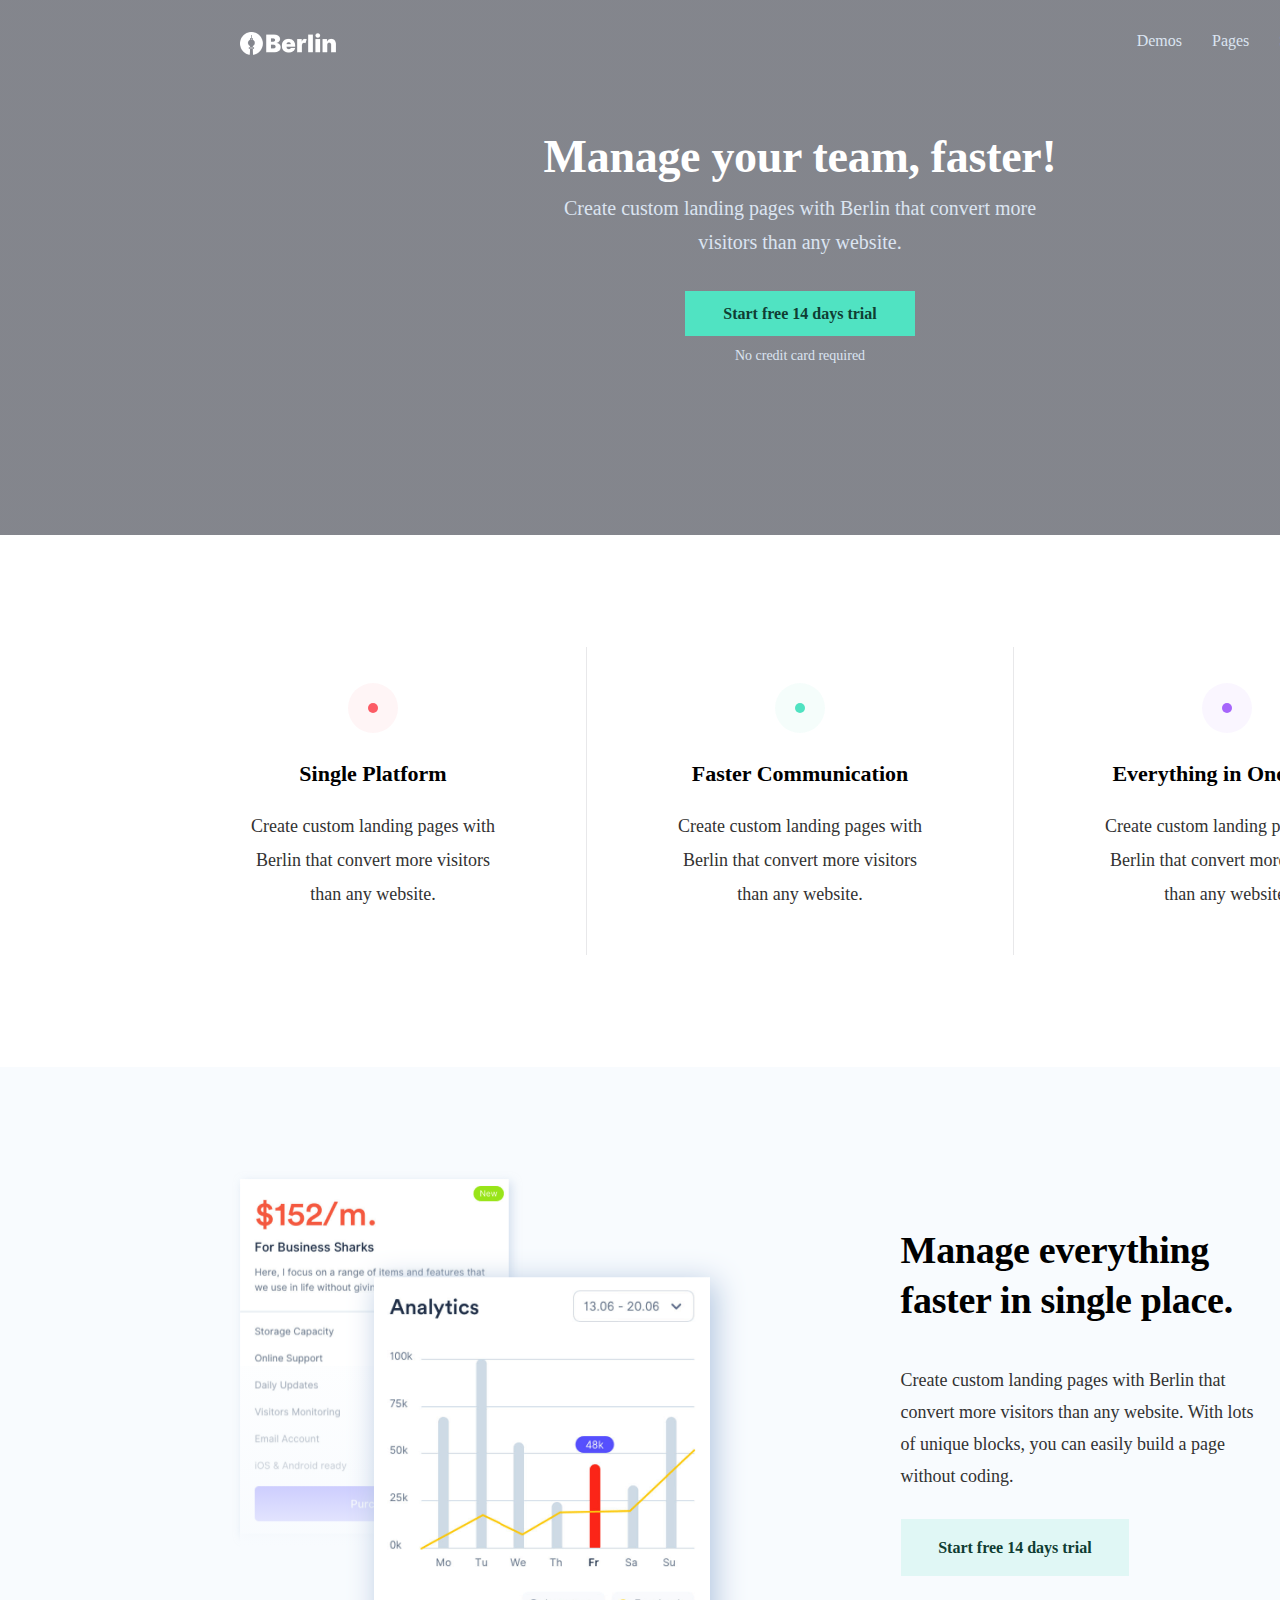
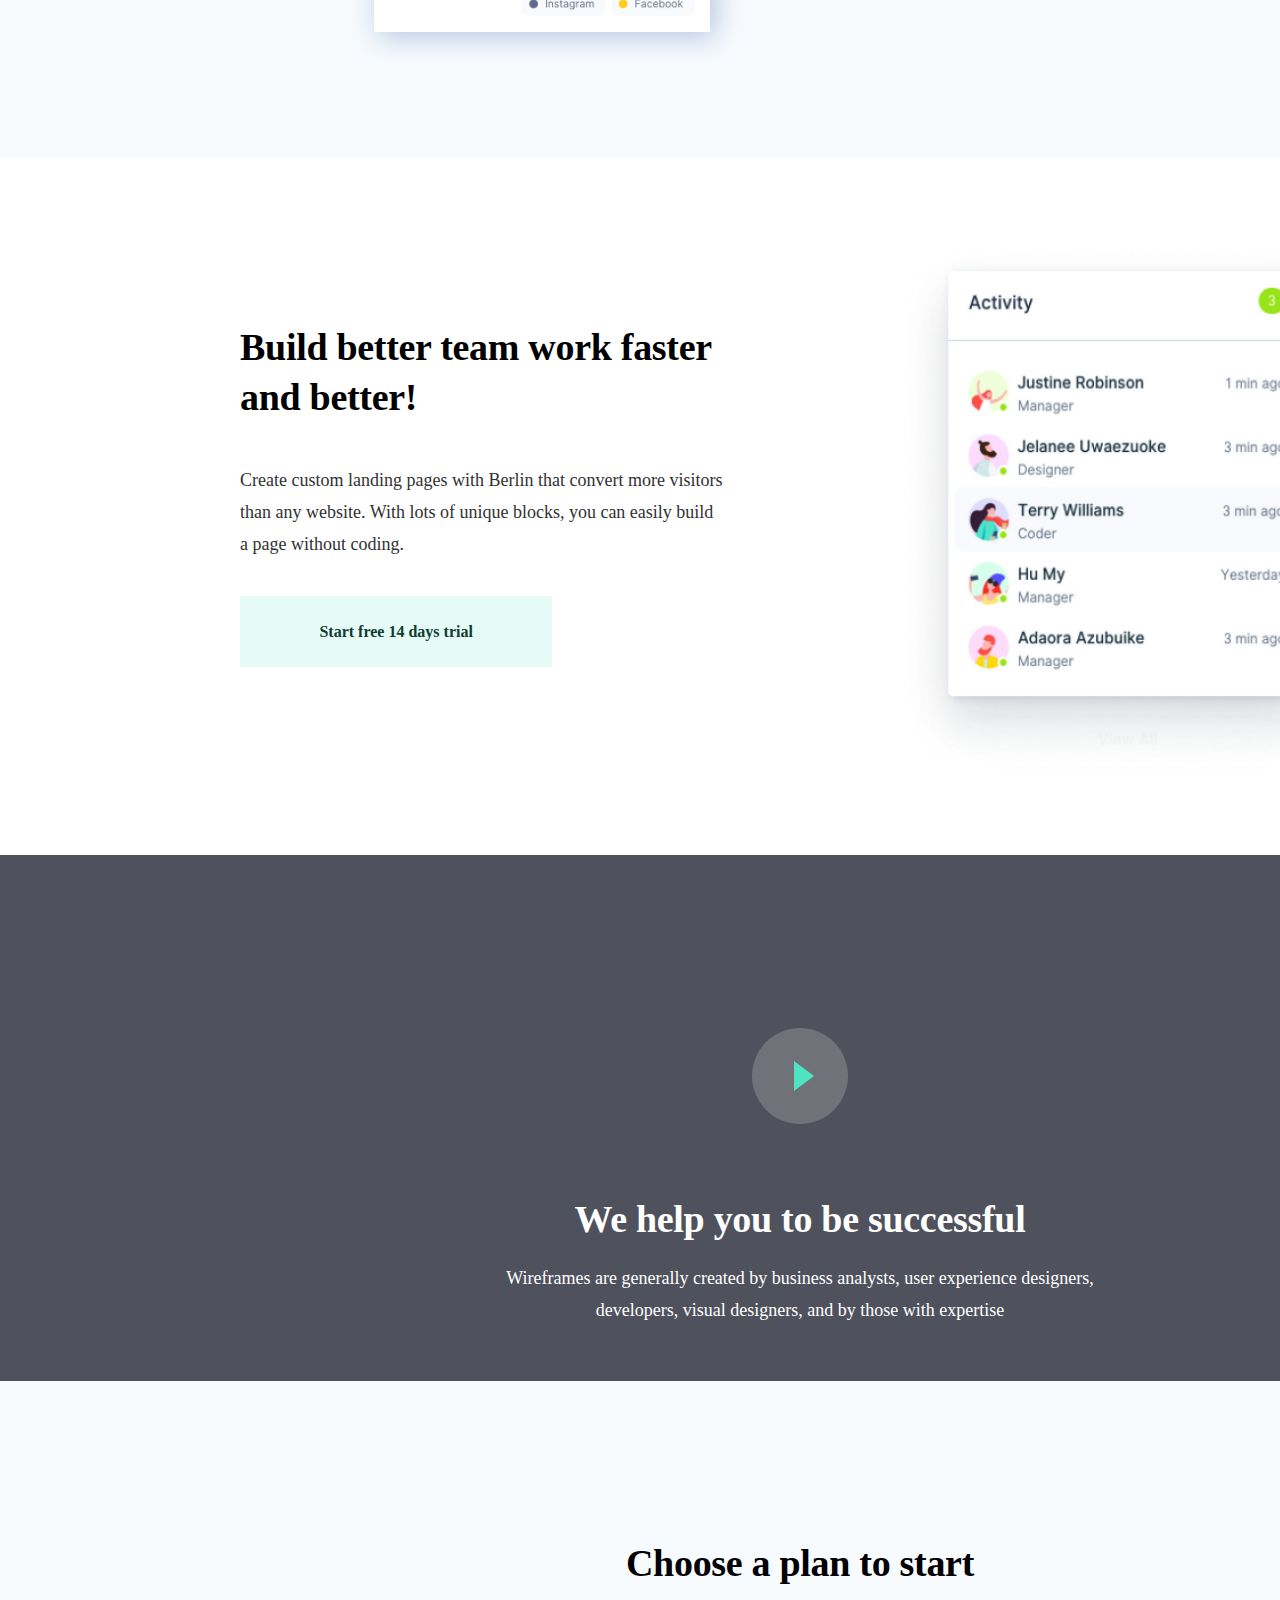
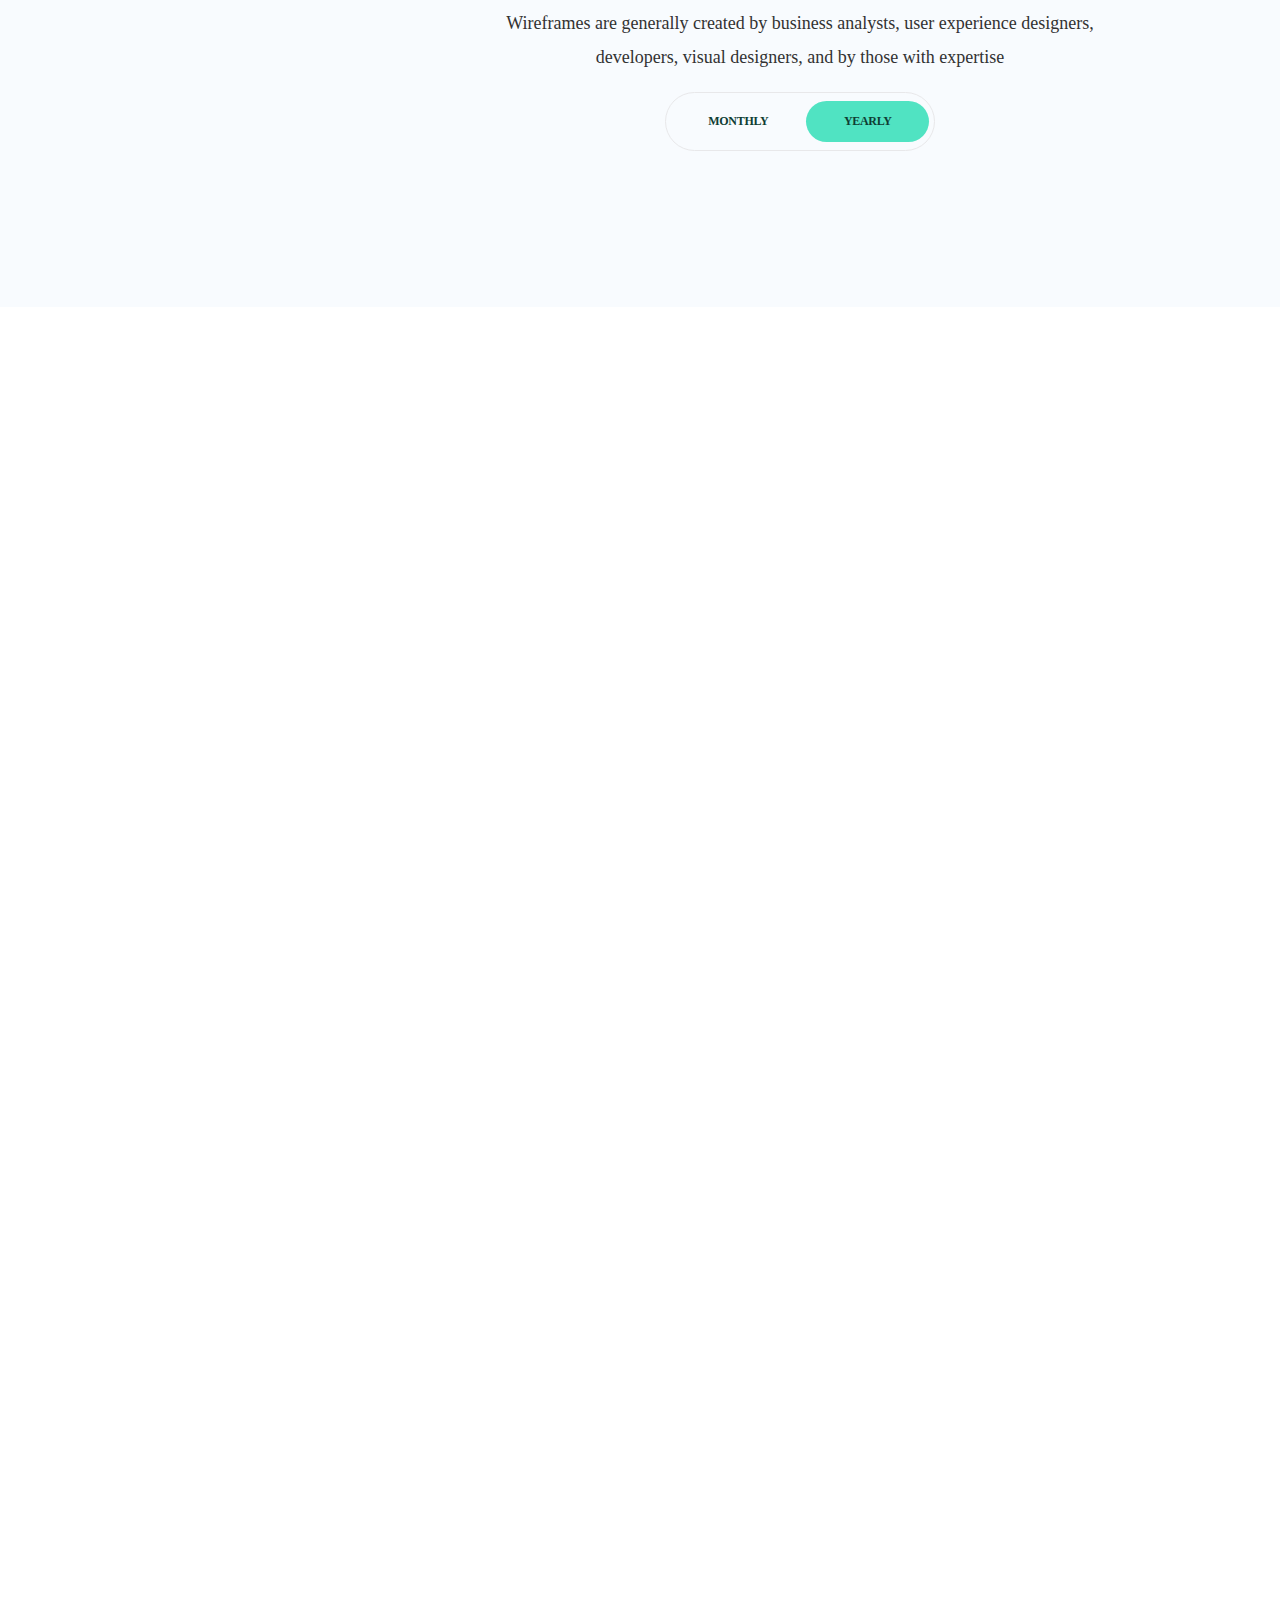
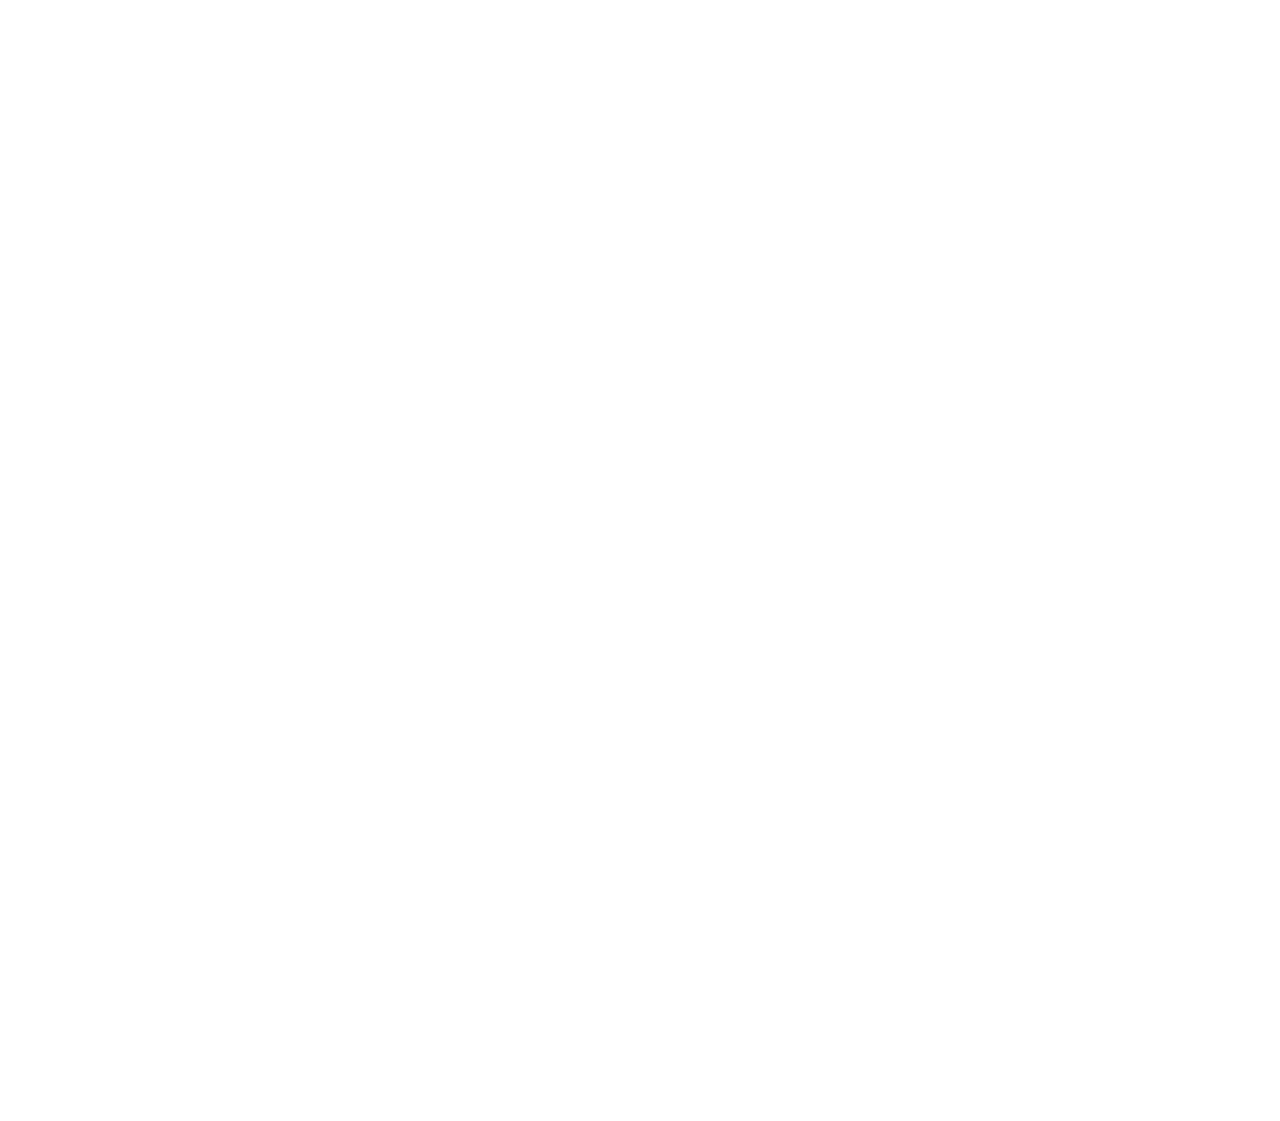
==== data2.html @ 4fb02efe "Lending1" ====
<!DOCTYPE html>
<html>
    <head>
        <meta charset="utf-8">
        <title>Landing</title>
        <link rel="stylesheet" type="text/css" href="style/style.css">
        <link media="mediatype" rel="stylesheet" href="media/media.css">
    </head>
    <body>
        <div class="header-block">
            <div class="header">
                <a href="data2.html">
                    <img src="images/LOGO_White.png" alt="logo" class="logo">
                </a>
                <nav class="menu"><a href="">Demos</a><a href="">Pages</a><a href="">Support</a></nav>
            </div>
            <div class="header-info">
                <h1 class="name-of-block">Manage your team, faster!</h1>
                <p class="info">Create custom landing pages with Berlin that convert more visitors than any website.</p>
                <a href="#" class="button">Start free 14 days trial</a>
                <p class="add-info">No credit card required</p>
            </div>
        </div>

        <div class="cards-block">
            <div class="card">
                <div class="icon-circle">
                    <div class="red-point"></div>
                    <div class="red-oval"></div>
                </div>
                <h3>Single Platform</h3>
                <p class="text">Create custom landing pages with Berlin that convert more visitors than any website.</p>
            </div>
            <div class="card">
                <div class="icon-circle">
                    <div class="blue-point"></div>
                    <div class="blue-oval"></div>
                </div>
                <h3>Faster Communication</h3>
                <p class="text">Create custom landing pages with Berlin that convert more visitors than any website.</p>
            </div>
            <div class="card" id="non-border">
                <div class="icon-circle">
                    <div class="purple-point"></div>
                    <div class="purple-oval"></div>
                </div>
                <h3>Everything in One Place</h3>
                <p class="text">Create custom landing pages with Berlin that convert more visitors than any website.</p>
            </div>
        </div>


        <div class="content1-block">
            <div class="images">
                <img src="images/Bitmap_1.png" alt="img1" class="bitmap1">
                <img src="images/Bitmap_2.png" alt="img2" class="bitmap2">
                <div class="rectangle"></div>
            </div>
            <div class="content1">
                <h2>Manage everything faster in single place.</h2>
                <p class="text2">Create custom landing pages with Berlin that convert more visitors than any website. With lots of unique blocks, you can easily build a page without coding.</p>
                <a href="#" class="button2">Start free 14 days trial</a>
            </div>
        </div>
        <div class="content2-block">
            <div class="images">
                <img src="images/image2.png" alt="img2" class="bitmap2">
                <img src="images/image1.png" alt="img1" class="bitmap1">
                <div class="rectangle"></div>
            </div>
            <div class="content1">
                <h2>Build better team work faster and better!</h2>
                <p class="text2">Create custom landing pages with Berlin that convert more visitors than any website. With lots of unique blocks, you can easily build a page without coding.</p>
                <a href="#" class="button2">Start free 14 days trial</a>
            </div>
        </div>
        <div class="video">
            <a href="#" class="vid-icon">
                <div class="play"></div>
                <div class="white-oval"></div>
            </a>
            <video>
                <source src="video/movie.mp4" type="video/mp4">
            </video>
            <h2>We help you to be successful</h2>
            <p class="text">Wireframes are generally created by business analysts, user experience designers, developers, visual designers, and by those with expertise</p>
        </div>
        <div class="content3-block">
            <h2>Choose a plan to start</h2>
            <p class="text">Wireframes are generally created by business analysts, user experience designers, developers, visual designers, and by those with expertise</p>
            <div class="switch">
                <a href="#" class="monthly">Monthly</a>
                <a href="#" class="yearly">Yearly</a>
            </div>
        </div>
    </body>
</html>
---- style/style.css ----
body{
    margin: 0px;
    width: 1600px;
    height: 5921px;
}
.header-block {
    background-image: linear-gradient(rgba(79, 82, 92, 0.7), rgba(79, 82, 92, 0.7)), url("../images/room-5LRUg3IwNpI-unsplash.png");
    background-size: 1601px 1044px;
    background-repeat: no-repeat;
    background-position: bottom;
    width: 1600px;
    height: 535px;
}
.header{
    padding: 2% 15%;
    display: flex;
    justify-content: space-between;
}
.menu a{
    font-family: Inter;
    display: inline-block;
    padding: 0px 30px 0px 0px;
    text-decoration: none;
    text-align: center;
    color: #DBE4F1;
}
.header-info {
    display: flex;
    justify-content: center;
    align-items: center;
    flex-direction: column;
    padding: 0% 30% 0% 30%;
}
.name-of-block {
    margin: 0%;
    padding: 5% 0% 0%;
    font-family: Inter;
    font-style: normal;
    font-weight: bold;
    font-size: 46px;
    line-height: 68px;
    text-align: center;
    letter-spacing: -0.3px;
    color: #FFFFFF;
}
.info{
    margin: 0%;
    padding: 0% 10%;
    font-family: Inter;
    font-style: normal;
    font-weight: normal;
    font-size: 20px;
    line-height: 34px;
    text-align: center;
    color: #DBE4F1;
}
.button{
    margin: 5% 0% 0%;
    text-decoration: none;
    font-family: Inter;
    font-style: normal;
    font-weight: 600;
    font-size: 16px;
    line-height: 19px;
    text-align: center;
    color: #0F3D33;
    background-color: #50E3C2;
    padding: 2% 6%;

}
.add-info {
    margin: 0%;
    padding: 1%;
    font-family: Inter;
    font-style: normal;
    font-weight: normal;
    font-size: 14px;
    line-height: 28px;
    text-align: center;
    color: #DBE4F1;
}

.cards-block{
    padding: 7% 10%;
    display: flex;
    flex-direction: row;
    align-content: center;
}
.red-oval{
    background: #FC5C65;
    mix-blend-mode: normal;
    opacity: 0.06;
    height: 50px;
    width: 50px;
    border-radius: 50%;
    position: relative;
}
.red-point{
    background: #FC5C65;
    height: 10px;
    width: 10px;
    border-radius: 50%;
    position: relative;
    top: 50%;
    left: 40%;
}
.blue-oval{
    background: #50E3C2;
    mix-blend-mode: normal;
    opacity: 0.06;
    height: 50px;
    width: 50px;
    border-radius: 50%;
    position: relative;
}
.blue-point{
    background: #50E3C2;
    height: 10px;
    width: 10px;
    border-radius: 50%;
    position: relative;
    top: 50%;
    left: 40%;
}
.purple-oval{
    background: #A665FB;
    mix-blend-mode: normal;
    opacity: 0.06;
    height: 50px;
    width: 50px;
    border-radius: 50%;
    position: relative;
}
.purple-point{
    background: #A665FB;
    height: 10px;
    width: 10px;
    border-radius: 50%;
    position: relative;
    top: 50%;
    left: 40%;
}

.card{
    padding: 2% 7%;
    display: flex;
    flex-direction: column;
    align-items: center;
    border-right: 1px solid #E8E8EA;

}
.card#non-border{
    border-right: none;
}
h3{
    padding: 10% 0% 0%;
    margin: 0%;
    font-family: Inter;
    font-style: normal;
    font-weight: bold;
    font-size: 22px;
    line-height: 34px;
    text-align: center;
    color: #000000;
}
.text{
    font-family: Inter;
    font-style: normal;
    font-weight: normal;
    font-size: 18px;
    line-height: 34px;
    text-align: center;
    color: #323232;
}

.content1-block{
    padding: 7% 15%;
    background: #F8FBFE;
    display: flex;
    flex-direction: row;
    justify-content: space-between;
    align-items: center;
    align-content: center;
}
.images{
    position: relative;
    display: inline-block;
    padding: 0% 0% 10%;
}
.images img{
    display: block;
}
.bitmap1{
    position: relative;
    width: 268.59px;
    height: 355.53px;
    z-index: 1;
    filter: drop-shadow(3px 3px 5px rgba(176, 196, 222, 0.5));
}
.bitmap2{
    position: absolute;
    width: 336px;
    height: 354.78px;
    left: 50%;
    top: 21%;
    z-index: 3;
    filter: drop-shadow(5px 5px 15px lightsteelblue);
}
.rectangle{
    position: absolute;
    width: 351px;
    height: 192px;
    bottom: 19%;
    z-index: 2;
    background: linear-gradient(180deg, rgba(248, 251, 254, 0.1) -26.82%, #F8FBFE 100%);

}
.content1{
    display: flex;
    flex-direction: column;
    padding: 0% 7% 5% 0%;
    margin: 0 0 0 35%;
}
h2{
    font-family: Inter;
    font-style: normal;
    font-weight: bold;
    font-size: 38px;
    line-height: 50px;
    letter-spacing: -0.3px;
    color: #000000;
}
.text2{
    margin: 2% 0%;
    padding: 0 7% 0 0;
    font-family: Inter;
    font-style: normal;
    font-weight: normal;
    font-size: 18px;
    line-height: 32px;
    color: #323232;
}
.button2{
    padding: 5% 7%;
    margin: 5% 40% 0% 0%;
    text-decoration: none;
    font-family: Inter;
    font-style: normal;
    font-weight: 600;
    font-size: 16px;
    line-height: 19px;
    text-align: center;
    color: #0F3D33;
    background: rgba(80, 227, 194, 0.14);
}
.content2-block{
    display: flex;
    flex-direction: row-reverse;
    padding: 5% 15%;
    justify-content: center;
    align-items: center;
    align-content: center
}
.content2-block > .content1{
    margin: 0% 5% 0% 0%;
}
.content2-block > .images{
    padding: 0%;
}
.content2-block > .images > .bitmap2{
    position: relative;
    width: 465px;
    height: 537px;
    left: 0%;
    top: 0%;
    z-index: 3;
    filter: drop-shadow(3px 3px 5px rgba(176, 196, 222, 0.5));
}
.content2-block > .images > .bitmap1{
    position: absolute;
    width: 320px;
    height: 297px;
    left: 58%;
    top: 25%;
    z-index: 1;
    filter: drop-shadow(5px 5px 15px lightsteelblue);
}

.content2-block > .images >.rectangle{
    left: 51%;
    background: linear-gradient(180deg, rgba(248, 251, 254, 0.1) -26.82%, white 100%);
}

.video{
    display: flex;
    flex-direction: column;
    justify-content: center;
    align-items: center;
    align-content: center;
    width: 1600px;
    height: 526px;
    background-color: #4F525C;
    background-image: linear-gradient(rgba(79, 82, 92, 0.7), rgba(79, 82, 92, 0.7)), url("../images/room-5LRUg3IwNpI-unsplash2.png");
    background-size: 1601px 1044px;
    background-repeat: no-repeat;
    background-position: center;
}

.video > h2{
    margin: 0%;
    font-family: Inter;
    font-style: normal;
    font-weight: bold;
    font-size: 38px;
    line-height: 50px;
    text-align: center;
    letter-spacing: -0.3px;
    color: #FFFFFF;
}
.video > .text{
    padding: 0 30% 0;
    font-family: Inter;
    font-style: normal;
    font-weight: normal;
    font-size: 18px;
    line-height: 32px;
    text-align: center;
    color: #FFFFFF;
}

video{
   opacity: 0;
}
.vid-icon{
    position: relative;
    top: 20%;
    left: 0%;
}
.play{
    z-index: 2;
    position: relative;
    top: 50%;
    left: 44%;
    width: 0;
    height: 0;
    border-top: 15px solid transparent;
    border-left: 20px solid #50E3C2;;
    border-bottom: 15px solid transparent;
}
.white-oval {
    background: #FFFFFF;
    mix-blend-mode: normal;
    opacity: 0.19;
    height: 96px;
    width: 96px;
    border-radius: 50%;
    position: relative;
}
.content3-block{
    display: flex;
    flex-direction: column;
    justify-content: center;
    align-items: center;

    width: 1600px;
    height: 526px;
    background: #F8FBFE;
}
.content3-block h2{
    margin: 0;
}
.content3-block .text{
    padding: 0% 30%;
}
.switch{
    display: flex;
    flex-direction: row;
    justify-content: center;
    /* padding: 0% 5%; */
    padding: 0.5% 5%;
    border: 1px solid #E8E8EA;
    box-sizing: border-box;
    border-radius: 50px;
}
.monthly{
    border-radius: 50px;
    padding: 6% 35%;
    font-family: Inter;
    font-style: normal;
    font-weight: 600;
    font-size: 12px;
    line-height: 28px;
    letter-spacing: -0.3px;
    text-align: center;
    text-transform: uppercase;
    text-decoration: none;
    color: #0F3D33;

}
.yearly{
    background:  #50E3C2;
    border-radius: 50px;
    padding: 6% 35%;
    font-family: Inter;
    font-style: normal;
    font-weight: 600;
    font-size: 12px;
    line-height: 28px;
    letter-spacing: -0.3px;
    text-transform: uppercase;
    text-decoration: none;
    text-align: center;
    color: #0F3D33;
}
---- media/media.css ----
@media (min-width: 600px) and (max-width: 1100px){
    .header{
       padding: 2% 30%;
    }
}
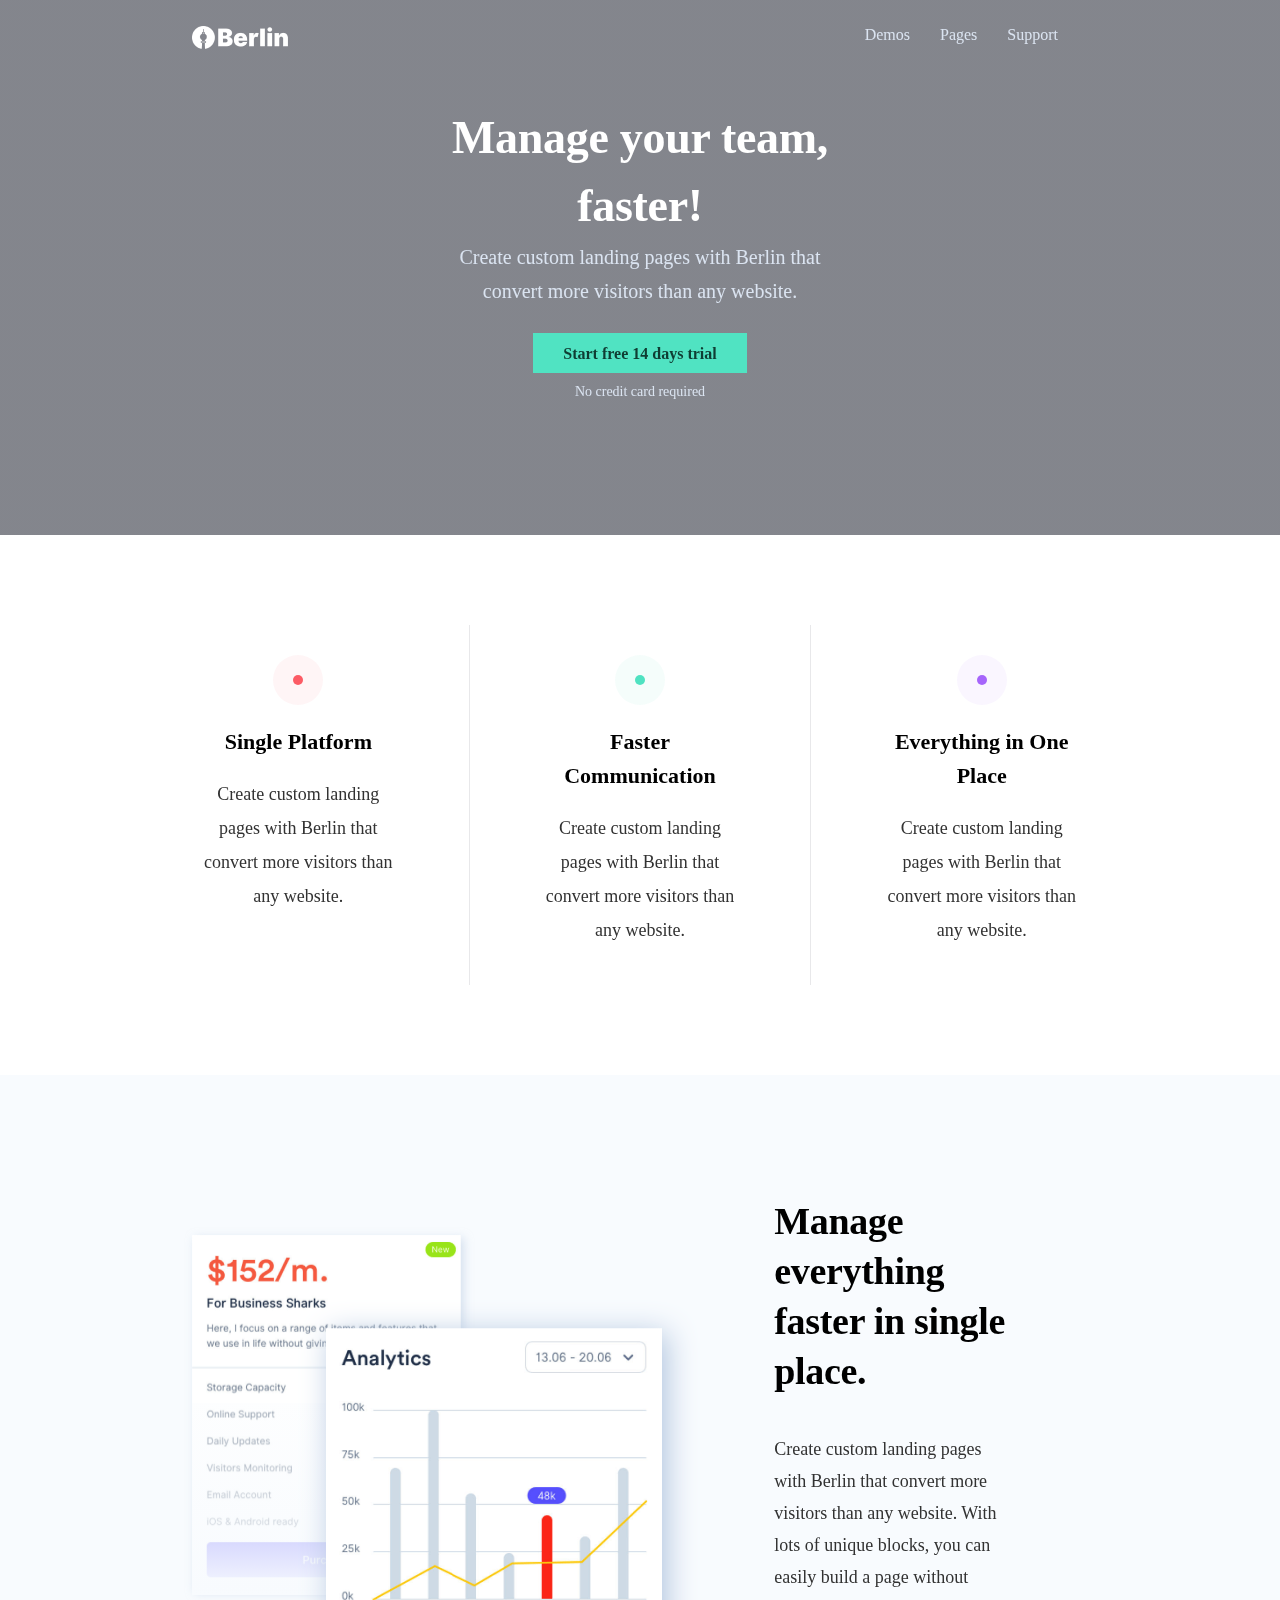
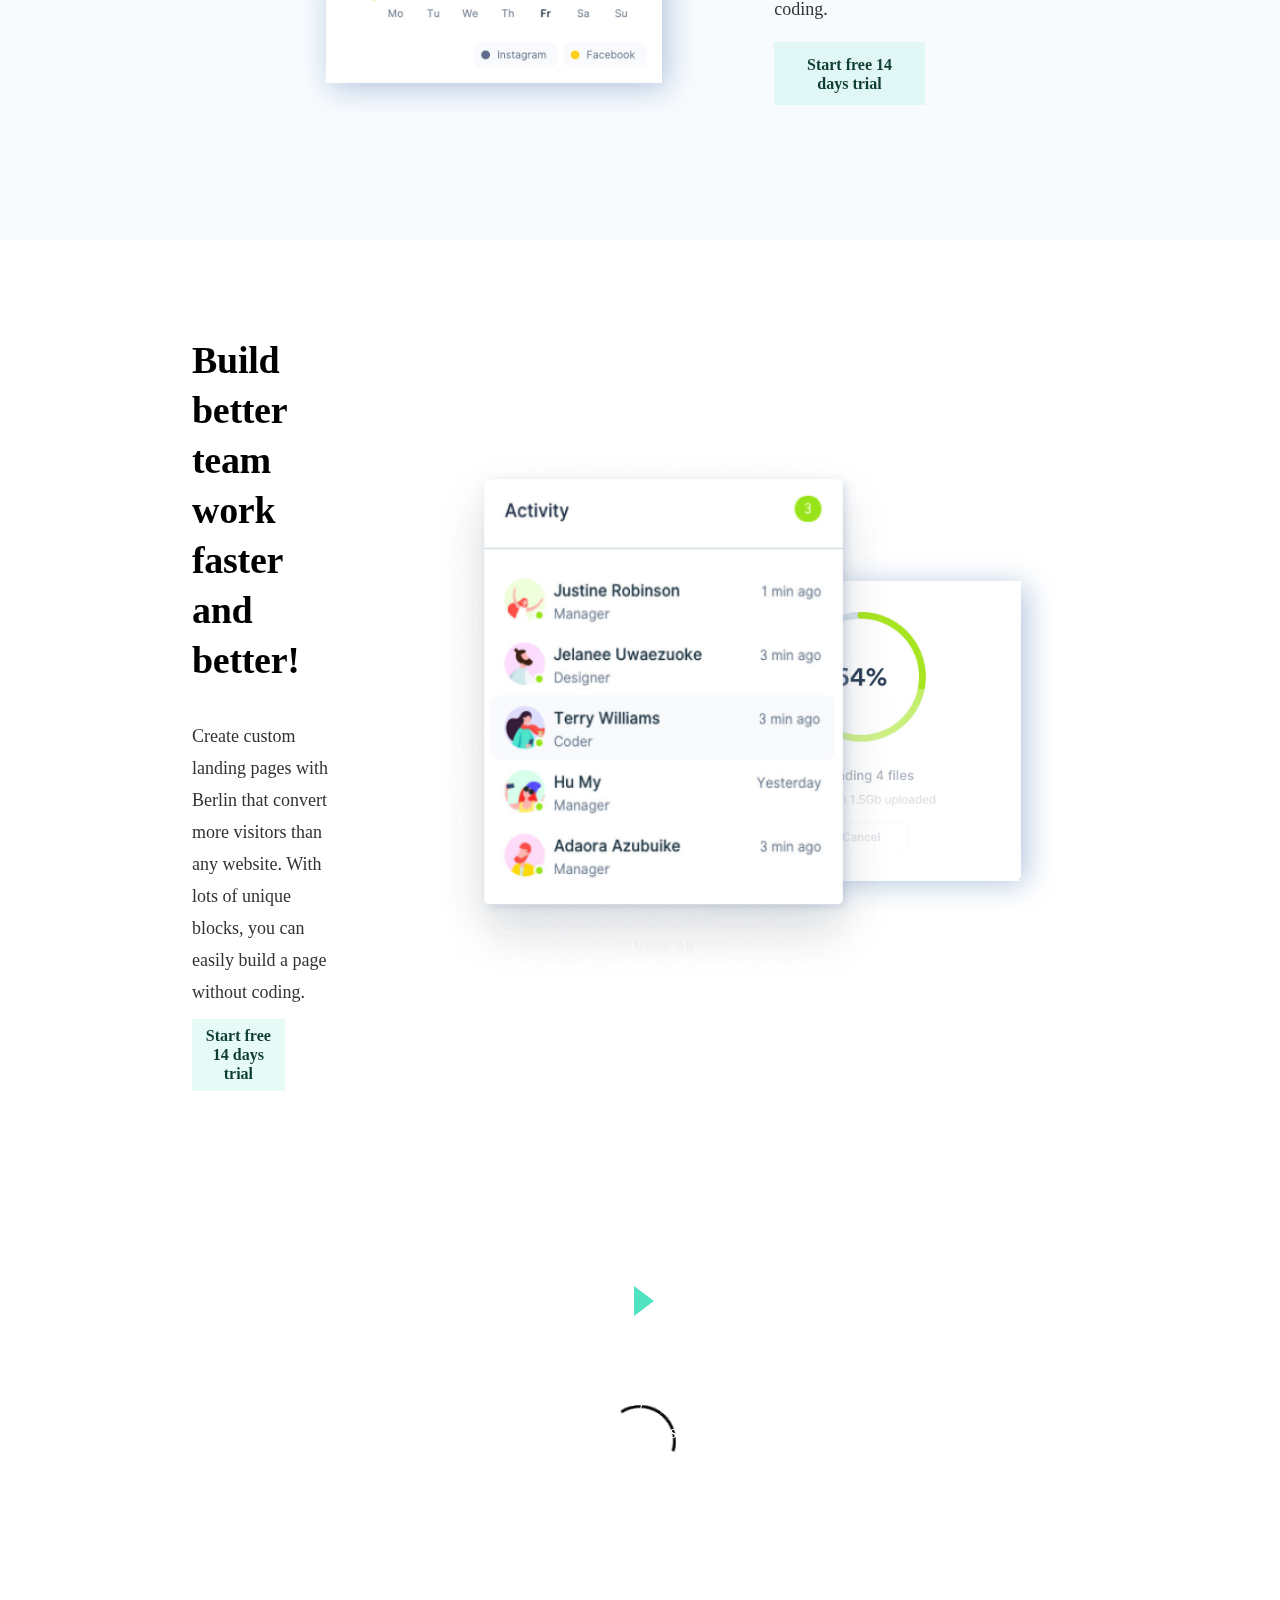
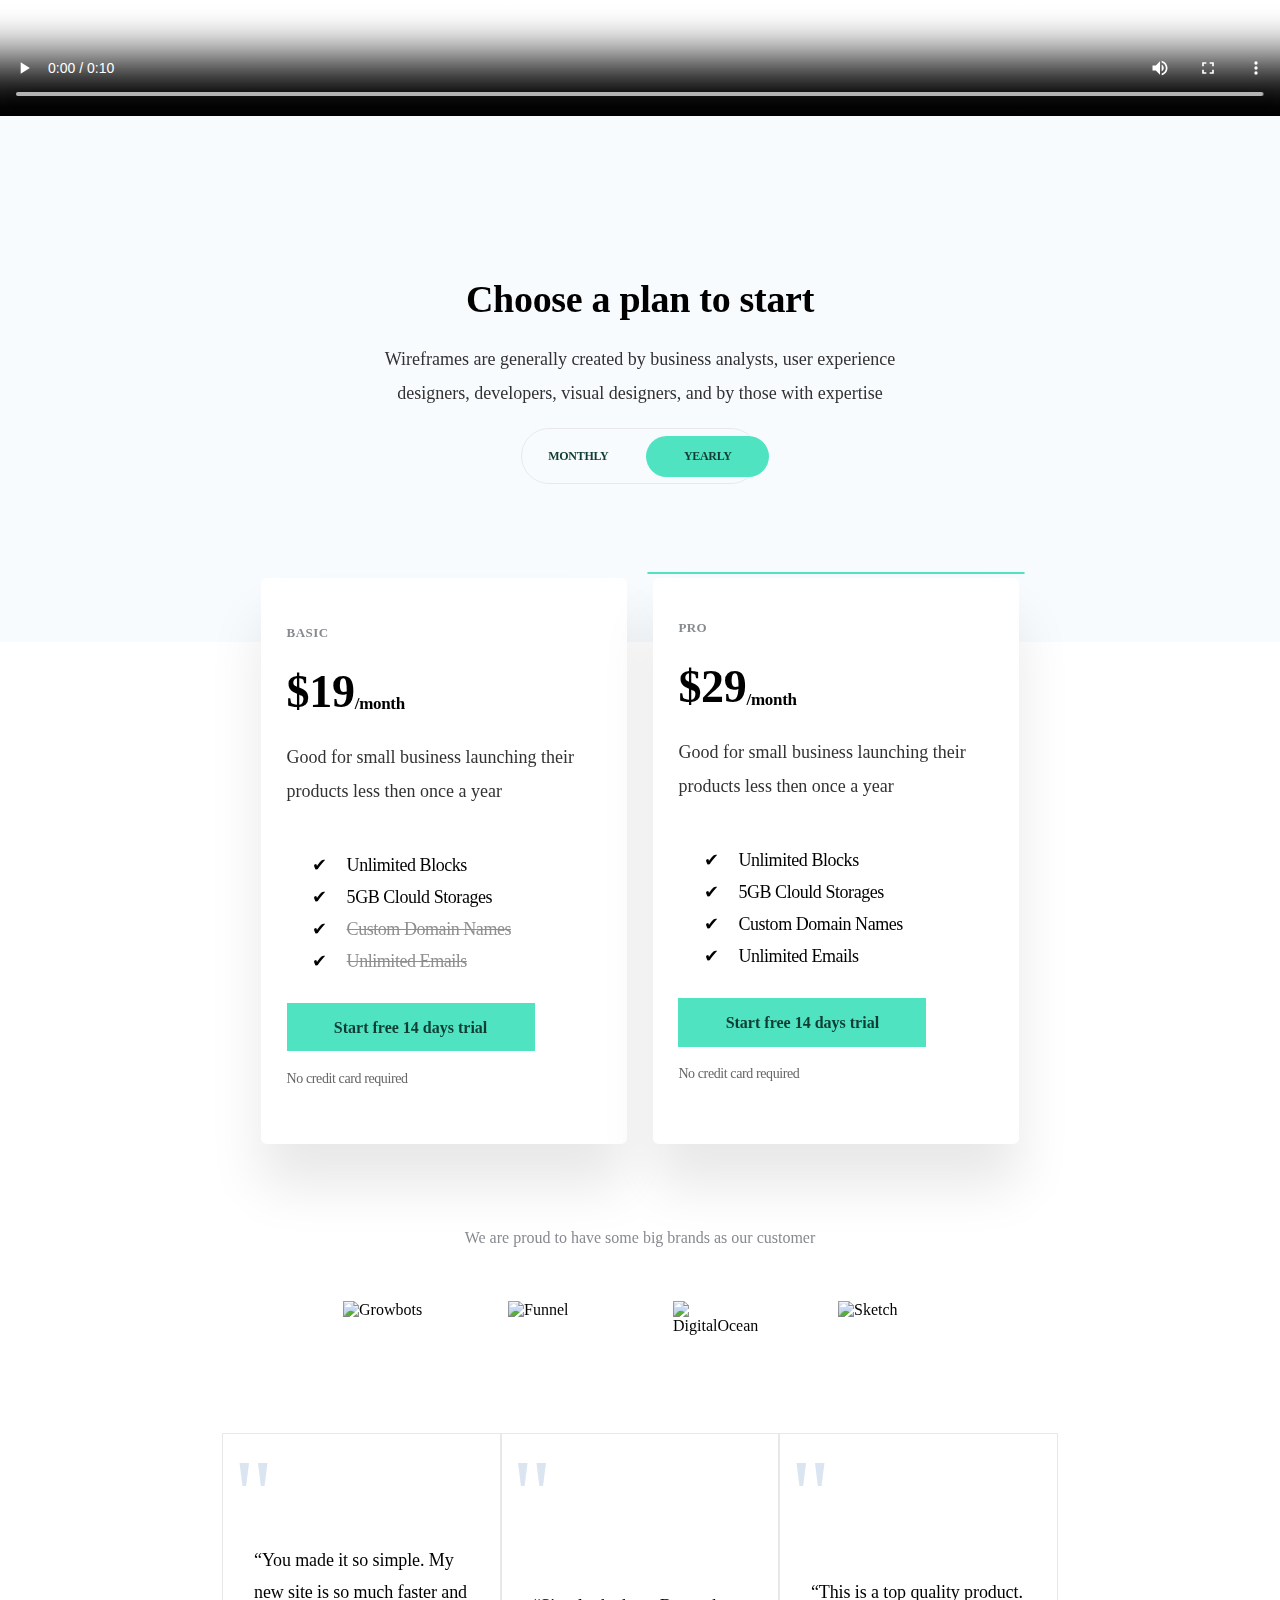
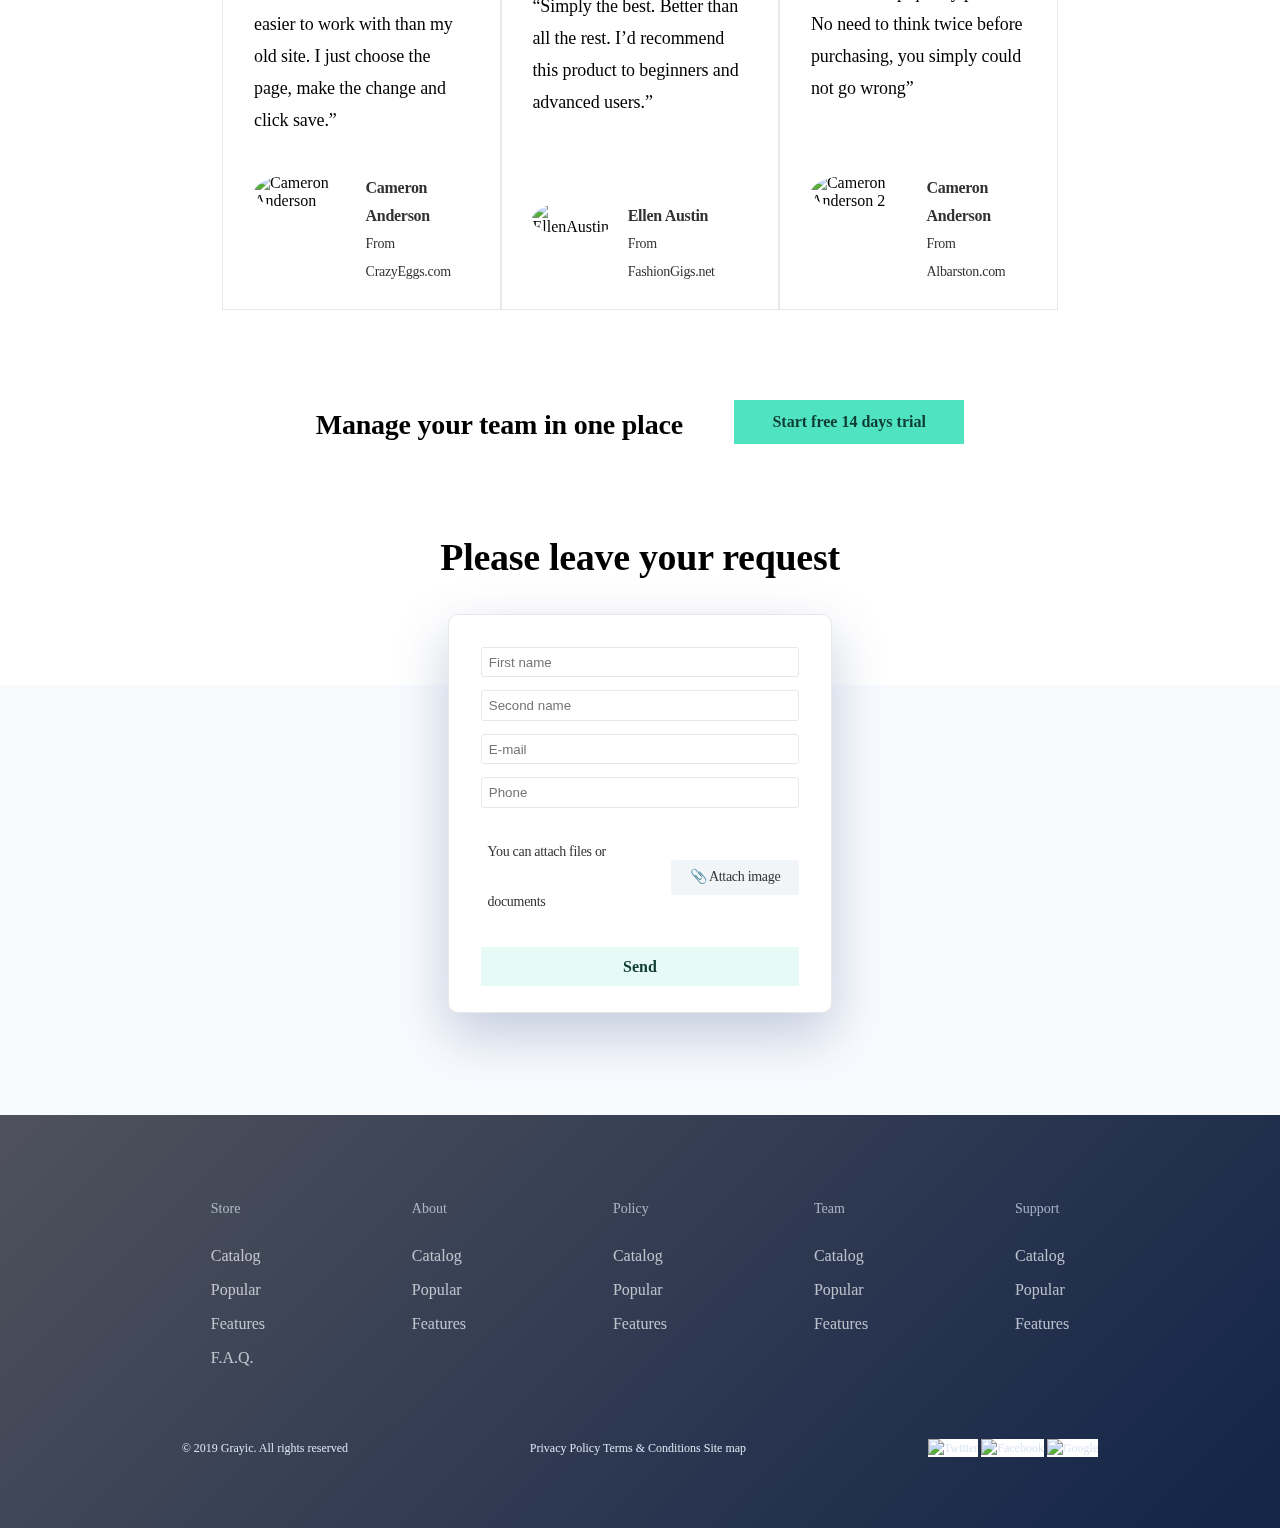
==== commit cd7d489c: "Add files via upload" ====
--- a/data2.html
+++ b/data2.html
@@ -1,97 +1,252 @@
-<!DOCTYPE html>
-<html>
-    <head>
-        <meta charset="utf-8">
-        <title>Landing</title>
-        <link rel="stylesheet" type="text/css" href="style/style.css">
-        <link media="mediatype" rel="stylesheet" href="media/media.css">
-    </head>
-    <body>
-        <div class="header-block">
-            <div class="header">
-                <a href="data2.html">
-                    <img src="images/LOGO_White.png" alt="logo" class="logo">
-                </a>
-                <nav class="menu"><a href="">Demos</a><a href="">Pages</a><a href="">Support</a></nav>
-            </div>
-            <div class="header-info">
-                <h1 class="name-of-block">Manage your team, faster!</h1>
-                <p class="info">Create custom landing pages with Berlin that convert more visitors than any website.</p>
-                <a href="#" class="button">Start free 14 days trial</a>
-                <p class="add-info">No credit card required</p>
-            </div>
-        </div>
-
-        <div class="cards-block">
-            <div class="card">
-                <div class="icon-circle">
-                    <div class="red-point"></div>
-                    <div class="red-oval"></div>
-                </div>
-                <h3>Single Platform</h3>
-                <p class="text">Create custom landing pages with Berlin that convert more visitors than any website.</p>
-            </div>
-            <div class="card">
-                <div class="icon-circle">
-                    <div class="blue-point"></div>
-                    <div class="blue-oval"></div>
-                </div>
-                <h3>Faster Communication</h3>
-                <p class="text">Create custom landing pages with Berlin that convert more visitors than any website.</p>
-            </div>
-            <div class="card" id="non-border">
-                <div class="icon-circle">
-                    <div class="purple-point"></div>
-                    <div class="purple-oval"></div>
-                </div>
-                <h3>Everything in One Place</h3>
-                <p class="text">Create custom landing pages with Berlin that convert more visitors than any website.</p>
-            </div>
-        </div>
-
-
-        <div class="content1-block">
-            <div class="images">
-                <img src="images/Bitmap_1.png" alt="img1" class="bitmap1">
-                <img src="images/Bitmap_2.png" alt="img2" class="bitmap2">
-                <div class="rectangle"></div>
-            </div>
-            <div class="content1">
-                <h2>Manage everything faster in single place.</h2>
-                <p class="text2">Create custom landing pages with Berlin that convert more visitors than any website. With lots of unique blocks, you can easily build a page without coding.</p>
-                <a href="#" class="button2">Start free 14 days trial</a>
-            </div>
-        </div>
-        <div class="content2-block">
-            <div class="images">
-                <img src="images/image2.png" alt="img2" class="bitmap2">
-                <img src="images/image1.png" alt="img1" class="bitmap1">
-                <div class="rectangle"></div>
-            </div>
-            <div class="content1">
-                <h2>Build better team work faster and better!</h2>
-                <p class="text2">Create custom landing pages with Berlin that convert more visitors than any website. With lots of unique blocks, you can easily build a page without coding.</p>
-                <a href="#" class="button2">Start free 14 days trial</a>
-            </div>
-        </div>
-        <div class="video">
-            <a href="#" class="vid-icon">
-                <div class="play"></div>
-                <div class="white-oval"></div>
-            </a>
-            <video>
-                <source src="video/movie.mp4" type="video/mp4">
-            </video>
-            <h2>We help you to be successful</h2>
-            <p class="text">Wireframes are generally created by business analysts, user experience designers, developers, visual designers, and by those with expertise</p>
-        </div>
-        <div class="content3-block">
-            <h2>Choose a plan to start</h2>
-            <p class="text">Wireframes are generally created by business analysts, user experience designers, developers, visual designers, and by those with expertise</p>
-            <div class="switch">
-                <a href="#" class="monthly">Monthly</a>
-                <a href="#" class="yearly">Yearly</a>
-            </div>
-        </div>
-    </body>
+<!DOCTYPE html>
+<html>
+    <head>
+        <meta charset="utf-8">
+        <title>Landing</title>
+        <link rel="stylesheet" type="text/css" href="style/style.css">
+        <link  rel="stylesheet" type="text/css" href="media/media.css">
+        <meta name="viewport" content="width=device-width, initial-scale=1.0">
+    </head>
+    <body>
+        <div class="header-block">
+            <div class="header">
+                <a href="data2.html">
+                    <img src="images/LOGO_White.png" alt="logo" class="logo">
+                </a>
+                <nav class="menu"><a href="">Demos</a><a href="">Pages</a><a href="">Support</a></nav>
+            </div>
+            <div class="header-info">
+                <h1 class="name-of-block">Manage your team, faster!</h1>
+                <p class="info">Create custom landing pages with Berlin that convert more visitors than any website.</p>
+                <a href="#" class="button">Start free 14 days trial</a>
+                <p class="add-info">No credit card required</p>
+            </div>
+        </div>
+
+        <div class="cards-block">
+            <div class="card">
+                <div class="icon-circle">
+                    <div class="red-point"></div>
+                    <div class="red-oval"></div>
+                </div>
+                <h3>Single Platform</h3>
+                <p class="text">Create custom landing pages with Berlin that convert more visitors than any website.</p>
+            </div>
+            <div class="card">
+                <div class="icon-circle">
+                    <div class="blue-point"></div>
+                    <div class="blue-oval"></div>
+                </div>
+                <h3>Faster Communication</h3>
+                <p class="text">Create custom landing pages with Berlin that convert more visitors than any website.</p>
+            </div>
+            <div class="card" id="non-border">
+                <div class="icon-circle">
+                    <div class="purple-point"></div>
+                    <div class="purple-oval"></div>
+                </div>
+                <h3>Everything in One Place</h3>
+                <p class="text">Create custom landing pages with Berlin that convert more visitors than any website.</p>
+            </div>
+        </div>
+
+
+        <div class="content1-block">
+            <div class="images">
+                <img src="images/Bitmap_1.png" alt="img1" class="bitmap1">
+                <img src="images/Bitmap_2.png" alt="img2" class="bitmap2">
+                <div class="rectangle"></div>
+            </div>
+            <div class="content1">
+                <h2>Manage everything faster in single place.</h2>
+                <p class="text2">Create custom landing pages with Berlin that convert more visitors than any website. With lots of unique blocks, you can easily build a page without coding.</p>
+                <a href="#" class="button2">Start free 14 days trial</a>
+            </div>
+        </div>
+        <div class="content2-block">
+            <div class="images">
+                <img src="images/image2.png" alt="img2" class="bitmap2">
+                <img src="images/image1.png" alt="img1" class="bitmap1">
+                <div class="rectangle"></div>
+            </div>
+            <div class="content1">
+                <h2>Build better team work faster and better!</h2>
+                <p class="text2">Create custom landing pages with Berlin that convert more visitors than any website. With lots of unique blocks, you can easily build a page without coding.</p>
+                <a href="#" class="button2">Start free 14 days trial</a>
+            </div>
+        </div>
+        <div class="video">
+            <video poster="images/room-5LRUg3IwNpI-unsplash2.png" controls="controls">
+                <source src="video/movie.mp4" type="video/mp4">
+            </video>
+            <div class="shadow"></div>
+            <div class="video-info">
+                <a href="#" class="vid-icon" >
+                    <div class="white-oval"></div><div class="play"></div>
+                </a>
+                <h2>We help you to be successful</h2>
+                <p class="text">Wireframes are generally created by business analysts, user experience designers, developers, visual designers, and by those with expertise</p>
+            </div>
+        </div>
+
+        <div class="content3-block">
+            <h2>Choose a plan to start</h2>
+            <p class="text">Wireframes are generally created by business analysts, user experience designers, developers, visual designers, and by those with expertise</p>
+            <div class="switch">
+                <a href="#" class="monthly">Monthly</a>
+                <a href="#" class="yearly">Yearly</a>
+            </div>
+        </div>
+        <div class="price-block">
+          <div class="price-card-block">
+              <div class="price-card">
+                  <p class="price-name">Basic</p>
+                  <div class="price"><p class="price-doll">$19</p><p class="month">/month</p></div>
+                  <p class="text">Good for small business launching their products less then once a year</p>
+                  <ul>
+                      <li>Unlimited Blocks</li>
+                      <li>5GB Clould Storages</li>
+                      <li><s>Custom Domain Names</s></li>
+                      <li><s>Unlimited Emails</s></li>
+                  </ul>
+                  <a href="#" class="button">Start free 14 days trial</a>
+                  <p class="text2">No credit card required</p>
+              </div>
+              <div class="price-card">
+                  <div class="line"></div>
+                  <p class="price-name">Pro</p>
+                  <div class="price"><p class="price-doll">$29</p><p class="month">/month</p></div>
+                  <p class="text">Good for small business launching their products less then once a year</p>
+                  <ul>
+                      <li>Unlimited Blocks</li>
+                      <li>5GB Clould Storages</li>
+                      <li>Custom Domain Names</li>
+                      <li>Unlimited Emails</li>
+                  </ul>
+                  <a href="#" class="button">Start free 14 days trial</a>
+                  <p class="text2">No credit card required</p>
+              </div>
+          </div>
+        </div>
+        <div class="brands">
+            <p>We are proud to have some big brands as our customer</p>
+            <div class="brands-logo">
+                <img src="images/Growbots.png" alt="Growbots">
+                <img src="images/Funnel.png" alt="Funnel">
+                <img src="images/DigitalOcean.png" alt="DigitalOcean">
+                <img src="images/Sketch.png" alt="Sketch">
+            </div>
+        </div>
+        <div class="reviews">
+            <div class="reviews__list">
+                 <div class="reviews__list-cart">
+                    <div class="reviews__list-cart-quotas">"</div>
+                    <div class="reviews__list-cart-text">“You made it so simple. My new site is so much faster and easier to work with than my old site. I just choose the page, make the change and click save.”</div>
+                    <div class="reviews__list-cart-user">
+                         <div class="reviews__list-cart-user-avatar">
+                             <img src="images/CameronAnderson.png" alt="Cameron Anderson">
+                         </div>
+                         <div class="reviews__list-cart-user-info">
+                            <div class="reviews__list-cart-user-username">Cameron Anderson</div>
+                            <div class="reviews__list-cart-user-from">From CrazyEggs.com</div>
+                         </div>
+                    </div>
+                 </div>
+                 <div class="reviews__list-cart">
+                    <div class="reviews__list-cart-quotas">"</div>
+                    <div class="reviews__list-cart-text">“Simply the best. Better than all the rest. I’d recommend this product to beginners and advanced users.”</div>
+                    <div class="reviews__list-cart-user">
+                        <div class="reviews__list-cart-user-avatar">
+                            <img src="images/EllenAustin.png" alt="EllenAustin">
+                        </div>
+                        <div class="reviews__list-cart-user-info">
+                            <div class="reviews__list-cart-user-username">Ellen Austin</div>
+                            <div class="reviews__list-cart-user-from">From FashionGigs.net</div>
+                        </div>
+                    </div>
+                </div>
+                <div class="reviews__list-cart">
+                    <div class="reviews__list-cart-quotas">"</div>
+                    <div class="reviews__list-cart-text">“This is a top quality product. No need to think twice before purchasing, you simply could not go wrong”</div>
+                    <div class="reviews__list-cart-user">
+                        <div class="reviews__list-cart-user-avatar">
+                            <img src="images/CameronAnderson2.png" alt="Cameron Anderson 2">
+                        </div>
+                        <div class="reviews__list-cart-user-info">
+                            <div class="reviews__list-cart-user-username">Cameron Anderson</div>
+                            <div class="reviews__list-cart-user-from">From Albarston.com</div>
+                        </div>
+                    </div>
+                </div>
+            </div>
+            <div class="content4-block">
+                <h3>Manage your team in one place</h3>
+                <a href="#" class="button">Start free 14 days trial</a>
+            </div>
+        </div>
+        <div class="registration">
+            <h2>Please leave your request</h2>
+            <div class="form">
+                <input type="text" name="first-name" placeholder="First name">
+                <input type="text" name="second-name" placeholder="Second name">
+                <input type="email" name="email" placeholder="E-mail">
+                <input type="tel" name="phone" placeholder="Phone">
+                <div class="attach">
+                    <p>You can attach files or documents</p>
+                    <a href="#" class="butt">&#128206 Attach image</a>
+                </div>
+                <a href="#" class="button2">Send</a>
+            </div>
+        </div>
+        <div class="footer-block">
+            <div class="footer-links-block">
+                <div class="footer-links">
+                    <p>Store</p>
+                    <a href="#" class="catalog">Catalog</a>
+                    <a href="#" class="popular">Popular</a>
+                    <a href="#" class="features">Features</a>
+                    <a href="#" class="faq">F.A.Q.</a>
+                </div>
+                <div class="footer-links">
+                    <p>About</p>
+                    <a href="#" class="catalog">Catalog</a>
+                    <a href="#" class="popular">Popular</a>
+                    <a href="#" class="features">Features</a>
+                </div>
+                <div class="footer-links">
+                    <p>Policy</p>
+                    <a href="#" class="catalog">Catalog</a>
+                    <a href="#" class="popular">Popular</a>
+                    <a href="#" class="features">Features</a>
+                </div>
+                <div class="footer-links">
+                    <p>Team</p>
+                    <a href="#" class="catalog">Catalog</a>
+                    <a href="#" class="popular">Popular</a>
+                    <a href="#" class="features">Features</a>
+                </div>
+                <div class="footer-links">
+                    <p>Support</p>
+                    <a href="#" class="catalog">Catalog</a>
+                    <a href="#" class="popular">Popular</a>
+                    <a href="#" class="features">Features</a>
+                </div>
+            </div>
+            <div class="footer">
+                <div class="copyright">© 2019 Grayic. All rights reserved</div>
+                <div class="links">
+                    <a href="#" class="link">Privacy Policy</a>
+                    <a href="#" class="link">Terms & Conditions</a>
+                    <a href="#" class="link">Site map</a>
+                </div>
+                <div class="social-networks">
+                    <img src="images/twitter.png" alt="Twitter">
+                    <img src="images/facebook.png" alt="Facebook">
+                    <img src="images/google.png" alt="Google">
+                </div>
+            </div>
+        </div>
+
+
+    </body>
 </html>--- a/style/style.css
+++ b/style/style.css
@@ -1,417 +1,769 @@
-body{
-    margin: 0px;
-    width: 1600px;
-    height: 5921px;
-}
-.header-block {
-    background-image: linear-gradient(rgba(79, 82, 92, 0.7), rgba(79, 82, 92, 0.7)), url("../images/room-5LRUg3IwNpI-unsplash.png");
-    background-size: 1601px 1044px;
-    background-repeat: no-repeat;
-    background-position: bottom;
-    width: 1600px;
-    height: 535px;
-}
-.header{
-    padding: 2% 15%;
-    display: flex;
-    justify-content: space-between;
-}
-.menu a{
-    font-family: Inter;
-    display: inline-block;
-    padding: 0px 30px 0px 0px;
-    text-decoration: none;
-    text-align: center;
-    color: #DBE4F1;
-}
-.header-info {
-    display: flex;
-    justify-content: center;
-    align-items: center;
-    flex-direction: column;
-    padding: 0% 30% 0% 30%;
-}
-.name-of-block {
-    margin: 0%;
-    padding: 5% 0% 0%;
-    font-family: Inter;
-    font-style: normal;
-    font-weight: bold;
-    font-size: 46px;
-    line-height: 68px;
-    text-align: center;
-    letter-spacing: -0.3px;
-    color: #FFFFFF;
-}
-.info{
-    margin: 0%;
-    padding: 0% 10%;
-    font-family: Inter;
-    font-style: normal;
-    font-weight: normal;
-    font-size: 20px;
-    line-height: 34px;
-    text-align: center;
-    color: #DBE4F1;
-}
-.button{
-    margin: 5% 0% 0%;
-    text-decoration: none;
-    font-family: Inter;
-    font-style: normal;
-    font-weight: 600;
-    font-size: 16px;
-    line-height: 19px;
-    text-align: center;
-    color: #0F3D33;
-    background-color: #50E3C2;
-    padding: 2% 6%;
-
-}
-.add-info {
-    margin: 0%;
-    padding: 1%;
-    font-family: Inter;
-    font-style: normal;
-    font-weight: normal;
-    font-size: 14px;
-    line-height: 28px;
-    text-align: center;
-    color: #DBE4F1;
-}
-
-.cards-block{
-    padding: 7% 10%;
-    display: flex;
-    flex-direction: row;
-    align-content: center;
-}
-.red-oval{
-    background: #FC5C65;
-    mix-blend-mode: normal;
-    opacity: 0.06;
-    height: 50px;
-    width: 50px;
-    border-radius: 50%;
-    position: relative;
-}
-.red-point{
-    background: #FC5C65;
-    height: 10px;
-    width: 10px;
-    border-radius: 50%;
-    position: relative;
-    top: 50%;
-    left: 40%;
-}
-.blue-oval{
-    background: #50E3C2;
-    mix-blend-mode: normal;
-    opacity: 0.06;
-    height: 50px;
-    width: 50px;
-    border-radius: 50%;
-    position: relative;
-}
-.blue-point{
-    background: #50E3C2;
-    height: 10px;
-    width: 10px;
-    border-radius: 50%;
-    position: relative;
-    top: 50%;
-    left: 40%;
-}
-.purple-oval{
-    background: #A665FB;
-    mix-blend-mode: normal;
-    opacity: 0.06;
-    height: 50px;
-    width: 50px;
-    border-radius: 50%;
-    position: relative;
-}
-.purple-point{
-    background: #A665FB;
-    height: 10px;
-    width: 10px;
-    border-radius: 50%;
-    position: relative;
-    top: 50%;
-    left: 40%;
-}
-
-.card{
-    padding: 2% 7%;
-    display: flex;
-    flex-direction: column;
-    align-items: center;
-    border-right: 1px solid #E8E8EA;
-
-}
-.card#non-border{
-    border-right: none;
-}
-h3{
-    padding: 10% 0% 0%;
-    margin: 0%;
-    font-family: Inter;
-    font-style: normal;
-    font-weight: bold;
-    font-size: 22px;
-    line-height: 34px;
-    text-align: center;
-    color: #000000;
-}
-.text{
-    font-family: Inter;
-    font-style: normal;
-    font-weight: normal;
-    font-size: 18px;
-    line-height: 34px;
-    text-align: center;
-    color: #323232;
-}
-
-.content1-block{
-    padding: 7% 15%;
-    background: #F8FBFE;
-    display: flex;
-    flex-direction: row;
-    justify-content: space-between;
-    align-items: center;
-    align-content: center;
-}
-.images{
-    position: relative;
-    display: inline-block;
-    padding: 0% 0% 10%;
-}
-.images img{
-    display: block;
-}
-.bitmap1{
-    position: relative;
-    width: 268.59px;
-    height: 355.53px;
-    z-index: 1;
-    filter: drop-shadow(3px 3px 5px rgba(176, 196, 222, 0.5));
-}
-.bitmap2{
-    position: absolute;
-    width: 336px;
-    height: 354.78px;
-    left: 50%;
-    top: 21%;
-    z-index: 3;
-    filter: drop-shadow(5px 5px 15px lightsteelblue);
-}
-.rectangle{
-    position: absolute;
-    width: 351px;
-    height: 192px;
-    bottom: 19%;
-    z-index: 2;
-    background: linear-gradient(180deg, rgba(248, 251, 254, 0.1) -26.82%, #F8FBFE 100%);
-
-}
-.content1{
-    display: flex;
-    flex-direction: column;
-    padding: 0% 7% 5% 0%;
-    margin: 0 0 0 35%;
-}
-h2{
-    font-family: Inter;
-    font-style: normal;
-    font-weight: bold;
-    font-size: 38px;
-    line-height: 50px;
-    letter-spacing: -0.3px;
-    color: #000000;
-}
-.text2{
-    margin: 2% 0%;
-    padding: 0 7% 0 0;
-    font-family: Inter;
-    font-style: normal;
-    font-weight: normal;
-    font-size: 18px;
-    line-height: 32px;
-    color: #323232;
-}
-.button2{
-    padding: 5% 7%;
-    margin: 5% 40% 0% 0%;
-    text-decoration: none;
-    font-family: Inter;
-    font-style: normal;
-    font-weight: 600;
-    font-size: 16px;
-    line-height: 19px;
-    text-align: center;
-    color: #0F3D33;
-    background: rgba(80, 227, 194, 0.14);
-}
-.content2-block{
-    display: flex;
-    flex-direction: row-reverse;
-    padding: 5% 15%;
-    justify-content: center;
-    align-items: center;
-    align-content: center
-}
-.content2-block > .content1{
-    margin: 0% 5% 0% 0%;
-}
-.content2-block > .images{
-    padding: 0%;
-}
-.content2-block > .images > .bitmap2{
-    position: relative;
-    width: 465px;
-    height: 537px;
-    left: 0%;
-    top: 0%;
-    z-index: 3;
-    filter: drop-shadow(3px 3px 5px rgba(176, 196, 222, 0.5));
-}
-.content2-block > .images > .bitmap1{
-    position: absolute;
-    width: 320px;
-    height: 297px;
-    left: 58%;
-    top: 25%;
-    z-index: 1;
-    filter: drop-shadow(5px 5px 15px lightsteelblue);
-}
-
-.content2-block > .images >.rectangle{
-    left: 51%;
-    background: linear-gradient(180deg, rgba(248, 251, 254, 0.1) -26.82%, white 100%);
-}
-
-.video{
-    display: flex;
-    flex-direction: column;
-    justify-content: center;
-    align-items: center;
-    align-content: center;
-    width: 1600px;
-    height: 526px;
-    background-color: #4F525C;
-    background-image: linear-gradient(rgba(79, 82, 92, 0.7), rgba(79, 82, 92, 0.7)), url("../images/room-5LRUg3IwNpI-unsplash2.png");
-    background-size: 1601px 1044px;
-    background-repeat: no-repeat;
-    background-position: center;
-}
-
-.video > h2{
-    margin: 0%;
-    font-family: Inter;
-    font-style: normal;
-    font-weight: bold;
-    font-size: 38px;
-    line-height: 50px;
-    text-align: center;
-    letter-spacing: -0.3px;
-    color: #FFFFFF;
-}
-.video > .text{
-    padding: 0 30% 0;
-    font-family: Inter;
-    font-style: normal;
-    font-weight: normal;
-    font-size: 18px;
-    line-height: 32px;
-    text-align: center;
-    color: #FFFFFF;
-}
-
-video{
-   opacity: 0;
-}
-.vid-icon{
-    position: relative;
-    top: 20%;
-    left: 0%;
-}
-.play{
-    z-index: 2;
-    position: relative;
-    top: 50%;
-    left: 44%;
-    width: 0;
-    height: 0;
-    border-top: 15px solid transparent;
-    border-left: 20px solid #50E3C2;;
-    border-bottom: 15px solid transparent;
-}
-.white-oval {
-    background: #FFFFFF;
-    mix-blend-mode: normal;
-    opacity: 0.19;
-    height: 96px;
-    width: 96px;
-    border-radius: 50%;
-    position: relative;
-}
-.content3-block{
-    display: flex;
-    flex-direction: column;
-    justify-content: center;
-    align-items: center;
-
-    width: 1600px;
-    height: 526px;
-    background: #F8FBFE;
-}
-.content3-block h2{
-    margin: 0;
-}
-.content3-block .text{
-    padding: 0% 30%;
-}
-.switch{
-    display: flex;
-    flex-direction: row;
-    justify-content: center;
-    /* padding: 0% 5%; */
-    padding: 0.5% 5%;
-    border: 1px solid #E8E8EA;
-    box-sizing: border-box;
-    border-radius: 50px;
-}
-.monthly{
-    border-radius: 50px;
-    padding: 6% 35%;
-    font-family: Inter;
-    font-style: normal;
-    font-weight: 600;
-    font-size: 12px;
-    line-height: 28px;
-    letter-spacing: -0.3px;
-    text-align: center;
-    text-transform: uppercase;
-    text-decoration: none;
-    color: #0F3D33;
-
-}
-.yearly{
-    background:  #50E3C2;
-    border-radius: 50px;
-    padding: 6% 35%;
-    font-family: Inter;
-    font-style: normal;
-    font-weight: 600;
-    font-size: 12px;
-    line-height: 28px;
-    letter-spacing: -0.3px;
-    text-transform: uppercase;
-    text-decoration: none;
-    text-align: center;
-    color: #0F3D33;
-}
-
-
-
+body{
+    margin: 0px;
+    width: 100%;
+    height: 5921px;
+}
+.header-block {
+    background-image: linear-gradient(rgba(79, 82, 92, 0.7), rgba(79, 82, 92, 0.7)), url("../images/room-5LRUg3IwNpI-unsplash.png");
+    background-size: 100% 1044px;
+    background-repeat: no-repeat;
+    background-position: bottom;
+    width: 100%;
+    height: 535px;
+}
+.header{
+    padding: 2% 15%;
+    display: flex;
+    justify-content: space-between;
+}
+.menu a{
+    font-family: Inter;
+    display: inline-block;
+    padding: 0px 30px 0px 0px;
+    text-decoration: none;
+    text-align: center;
+    color: #DBE4F1;
+}
+.header-info {
+    display: flex;
+    justify-content: center;
+    align-items: center;
+    flex-direction: column;
+    padding: 0% 30% 0% 30%;
+}
+.name-of-block {
+    margin: 0%;
+    padding: 5% 0% 0%;
+    font-family: Inter;
+    font-style: normal;
+    font-weight: bold;
+    font-size: 46px;
+    line-height: 68px;
+    text-align: center;
+    letter-spacing: -0.3px;
+    color: #FFFFFF;
+}
+.info{
+    margin: 0%;
+    padding: 0% 10%;
+    font-family: Inter;
+    font-style: normal;
+    font-weight: normal;
+    font-size: 20px;
+    line-height: 34px;
+    text-align: center;
+    color: #DBE4F1;
+}
+.button{
+    margin: 5% 0% 0%;
+    text-decoration: none;
+    font-family: Inter;
+    font-style: normal;
+    font-weight: 600;
+    font-size: 16px;
+    line-height: 19px;
+    text-align: center;
+    color: #0F3D33;
+    background-color: #50E3C2;
+    padding: 2% 6%;
+
+}
+.add-info {
+    margin: 0%;
+    padding: 1%;
+    font-family: Inter;
+    font-style: normal;
+    font-weight: normal;
+    font-size: 14px;
+    line-height: 28px;
+    text-align: center;
+    color: #DBE4F1;
+}
+
+.cards-block{
+    padding: 7% 10%;
+    display: flex;
+    flex-direction: row;
+    align-content: center;
+}
+.red-oval{
+    background: #FC5C65;
+    mix-blend-mode: normal;
+    opacity: 0.06;
+    height: 50px;
+    width: 50px;
+    border-radius: 50%;
+    position: relative;
+}
+.red-point{
+    background: #FC5C65;
+    height: 10px;
+    width: 10px;
+    border-radius: 50%;
+    position: relative;
+    top: 50%;
+    left: 40%;
+}
+.blue-oval{
+    background: #50E3C2;
+    mix-blend-mode: normal;
+    opacity: 0.06;
+    height: 50px;
+    width: 50px;
+    border-radius: 50%;
+    position: relative;
+}
+.blue-point{
+    background: #50E3C2;
+    height: 10px;
+    width: 10px;
+    border-radius: 50%;
+    position: relative;
+    top: 50%;
+    left: 40%;
+}
+.purple-oval{
+    background: #A665FB;
+    mix-blend-mode: normal;
+    opacity: 0.06;
+    height: 50px;
+    width: 50px;
+    border-radius: 50%;
+    position: relative;
+}
+.purple-point{
+    background: #A665FB;
+    height: 10px;
+    width: 10px;
+    border-radius: 50%;
+    position: relative;
+    top: 50%;
+    left: 40%;
+}
+
+.card{
+    padding: 2% 7%;
+    display: flex;
+    flex-direction: column;
+    align-items: center;
+    border-right: 1px solid #E8E8EA;
+
+}
+.card#non-border{
+    border-right: none;
+}
+h3{
+    padding: 10% 0% 0%;
+    margin: 0%;
+    font-family: Inter;
+    font-style: normal;
+    font-weight: bold;
+    font-size: 22px;
+    line-height: 34px;
+    text-align: center;
+    color: #000000;
+}
+.text{
+    font-family: Inter;
+    font-style: normal;
+    font-weight: normal;
+    font-size: 18px;
+    line-height: 34px;
+    text-align: center;
+    color: #323232;
+}
+
+.content1-block{
+    padding: 7% 15%;
+    background: #F8FBFE;
+    display: flex;
+    flex-direction: row;
+    justify-content: space-between;
+    align-items: center;
+    align-content: center;
+}
+.images{
+    position: relative;
+    display: inline-block;
+    padding: 0% 0% 10%;
+}
+.images img{
+    display: block;
+}
+.bitmap1{
+    position: relative;
+    width: 268.59px;
+    height: 355.53px;
+    z-index: 1;
+    filter: drop-shadow(3px 3px 5px rgba(176, 196, 222, 0.5));
+}
+.bitmap2{
+    position: absolute;
+    width: 336px;
+    height: 354.78px;
+    left: 50%;
+    top: 21%;
+    z-index: 3;
+    filter: drop-shadow(5px 5px 15px lightsteelblue);
+}
+.rectangle{
+    position: absolute;
+    width: 351px;
+    height: 192px;
+    bottom: 19%;
+    z-index: 2;
+    background: linear-gradient(180deg, rgba(248, 251, 254, 0.1) -26.82%, #F8FBFE 100%);
+
+}
+.content1{
+    display: flex;
+    flex-direction: column;
+    padding: 0% 7% 5% 0%;
+    margin: 0 0 0 35%;
+}
+h2{
+    font-family: Inter;
+    font-style: normal;
+    font-weight: bold;
+    font-size: 38px;
+    line-height: 50px;
+    letter-spacing: -0.3px;
+    color: #000000;
+}
+.text2{
+    margin: 2% 0%;
+    padding: 0 7% 0 0;
+    font-family: Inter;
+    font-style: normal;
+    font-weight: normal;
+    font-size: 18px;
+    line-height: 32px;
+    color: #323232;
+}
+.button2{
+    padding: 5% 7%;
+    margin: 5% 40% 0% 0%;
+    text-decoration: none;
+    font-family: Inter;
+    font-style: normal;
+    font-weight: 600;
+    font-size: 16px;
+    line-height: 19px;
+    text-align: center;
+    color: #0F3D33;
+    background: rgba(80, 227, 194, 0.14);
+}
+.content2-block{
+    display: flex;
+    flex-direction: row-reverse;
+    padding: 5% 15%;
+    margin: 0 15% 0 0;
+    justify-content: center;
+    align-items: center;
+    align-content: center
+}
+.content2-block > .content1{
+    margin: 0% 5% 0% 0%;
+}
+.content2-block > .images{
+    padding: 0%;
+}
+.content2-block > .images > .bitmap2{
+    position: relative;
+    width: 465px;
+    height: 537px;
+    left: 0%;
+    top: 0%;
+    z-index: 3;
+    filter: drop-shadow(3px 3px 5px rgba(176, 196, 222, 0.5));
+}
+.content2-block > .images > .bitmap1{
+    position: absolute;
+    width: 320px;
+    height: 297px;
+    left: 58%;
+    top: 25%;
+    z-index: 1;
+    filter: drop-shadow(5px 5px 15px lightsteelblue);
+}
+
+.content2-block > .images >.rectangle{
+    left: 51%;
+    background: linear-gradient(180deg, rgba(248, 251, 254, 0.1) -26.82%, white 100%);
+}
+
+.video{
+    width: 100%;
+    height: 526px;
+}
+.video-info{
+    display: flex;
+    flex-direction: column;
+    justify-content: center;
+    align-items: center;
+    align-content: center;
+    z-index: 2;
+}
+.video-info > h2{
+    margin: 0%;
+    font-family: Inter;
+    font-style: normal;
+    font-weight: bold;
+    font-size: 38px;
+    line-height: 50px;
+    text-align: center;
+    letter-spacing: -0.3px;
+    color: #FFFFFF;
+}
+.video-info > .text{
+    padding: 0 30% 0;
+    font-family: Inter;
+    font-style: normal;
+    font-weight: normal;
+    font-size: 18px;
+    line-height: 32px;
+    text-align: center;
+    color: #FFFFFF;
+}
+
+video{
+    position: absolute;
+    z-index: -1;
+    width: 100%;
+    height: 526px;
+}
+/* .shadow{
+    background: linear-gradient( #222D3D, #222D3D);
+    position: relative;
+    width: 100%;
+    height: 526px;
+    z-index: 0;
+    opacity: 0.3;
+}
+*/
+.vid-icon{
+    top: 20%;
+    left: 0%;
+}
+
+.play{
+    position: relative;
+    top: -50%;
+    left: 44%;
+    width: 0;
+    height: 0;
+    border-top: 15px solid transparent;
+    border-left: 20px solid #50E3C2;;
+    border-bottom: 15px solid transparent;
+}
+.white-oval {
+    background: #FFFFFF;
+    mix-blend-mode: normal;
+    opacity: 0.19;
+    height: 96px;
+    width: 96px;
+    border-radius: 50%;
+    position: relative;
+}
+
+
+.content3-block{
+    display: flex;
+    flex-direction: column;
+    justify-content: center;
+    align-items: center;
+    height: 526px;
+    background: #F8FBFE;
+}
+.content3-block h2{
+    margin: 0;
+}
+.content3-block .text{
+    padding: 0% 30%;
+}
+.switch{
+    display: flex;
+    flex-direction: row;
+    justify-content: center;
+    padding: 0.5% 5%;
+    border: 1px solid #E8E8EA;
+    box-sizing: border-box;
+    border-radius: 50px;
+}
+.monthly{
+    border-radius: 50px;
+    padding: 6% 35%;
+    font-family: Inter;
+    font-style: normal;
+    font-weight: 600;
+    font-size: 12px;
+    line-height: 28px;
+    letter-spacing: -0.3px;
+    text-align: center;
+    text-transform: uppercase;
+    text-decoration: none;
+    color: #0F3D33;
+
+}
+.yearly{
+    background:  #50E3C2;
+    border-radius: 50px;
+    padding: 6% 35%;
+    font-family: Inter;
+    font-style: normal;
+    font-weight: 600;
+    font-size: 12px;
+    line-height: 28px;
+    letter-spacing: -0.3px;
+    text-transform: uppercase;
+    text-decoration: none;
+    text-align: center;
+    color: #0F3D33;
+}
+
+.price-card-block{
+    display: flex;
+    flex-direction: row;
+    justify-content: center;
+    align-content: center;
+    align-items: flex-start;
+
+}
+.price-card{
+    margin: -5% 1% 5%;
+    padding: 2%;
+    width: 315px;
+    height: 515px;
+    background: #FFFFFF;
+    box-shadow: 0px 42px 54px rgba(0, 0, 0, 0.0939481);
+    border-radius: 6px;
+}
+.line{
+    margin: -10% -10% 12%;
+    padding: 0;
+    border: 1px solid #50E3C2;
+    border-radius: 6px;
+}
+.price-name{
+    font-family: Inter;
+    font-style: normal;
+    font-weight: bold;
+    font-size: 13px;
+    line-height: 32px;
+    letter-spacing: 0.433333px;
+    text-transform: uppercase;
+    color: #878B90;
+}
+.price{
+    display: flex;
+    flex-direction: row;
+}
+.price-doll{
+    margin: 0;
+    padding: 0;
+    font-family: Inter;
+    font-style: normal;
+    font-weight: bold;
+    font-size: 46px;
+    line-height: 60px;
+    letter-spacing: -0.3px;
+    color: #000000;
+}
+.month{
+    margin: 0;
+    padding: 10% 0 0;
+    font-family: Inter;
+    font-style: normal;
+    font-weight: bold;
+    font-size: 17px;
+    line-height: 21px;
+    letter-spacing: -0.3px;
+    color: #000000;
+}
+ul{
+    margin: 13% 0;
+}
+li{
+    list-style: "✔";
+    padding-left: 20px;
+    font-family: Inter;
+    font-style: normal;
+    font-weight: normal;
+    font-size: 18px;
+    line-height: 32px;
+    letter-spacing: -0.45px;
+    color: #000000;
+}
+.price-card> .button{
+    padding: 5% 15%;
+}
+.price-card> .text{
+    text-align: left;
+}
+.price-card> .text2{
+    padding: 7% 0;
+    font-family: Inter;
+    font-style: normal;
+    font-weight: normal;
+    font-size: 14px;
+    line-height: 28px;
+    letter-spacing: -0.4px;
+    color: #666666;
+}
+li>s{
+    color: #8E8E8E;
+}
+.brands{
+    display: flex;
+    flex-direction: column;
+    justify-content: center;
+    align-items: center;
+}
+.brands-logo {
+    margin: 0%;
+    display: flex;
+    flex-direction: row;
+    justify-content: center;
+}
+.brands-logo img{
+    width: 165px;
+    height: 35px;
+    margin: 5% 5%;
+}
+.brands p{
+    font-family: Inter;
+    font-style: normal;
+    font-weight: normal;
+    font-size: 16px;
+    line-height: 28px;
+    text-align: center;
+    color: #878B90;
+}
+
+
+
+
+
+
+
+
+
+.reviews__list{
+    display: flex;
+    justify-content: center;
+    margin: 5% 10%;
+    background: #FFFFFF;
+    box-sizing: border-box;
+    border-radius: 10px;
+
+}
+.reviews__list-cart{
+    display: flex;
+    flex-direction: column;
+    justify-content: space-between;
+    flex-basis: 25%;
+    padding: 1%;
+    border: 1px solid #E8E8EA;
+}
+
+.reviews__list-cart-quotas{
+    font-family: Inter;
+    font-style: normal;
+    font-weight: normal;
+    font-size: 98px;
+    line-height: 99px;
+    letter-spacing: -0.1px;
+    color: #DBE4F1;
+}
+.reviews__list-cart-text{
+    padding: 0% 8% 10%;
+    font-family: Inter;
+    font-style: normal;
+    font-weight: normal;
+    font-size: 18px;
+    line-height: 32px;
+    letter-spacing: -0.1px;
+    color: #000000;
+}
+.reviews__list-cart-user{
+    display: flex;
+    padding: 5% 8%;
+}
+
+.reviews__list-cart-user-avatar img{
+    width: 43px;
+    height: 43px;
+    border-radius: 50%;
+}
+.reviews__list-cart-user-info{
+   padding: 0 5%;
+}
+.reviews__list-cart-user-username{
+    font-family: Inter;
+    font-style: normal;
+    font-weight: bold;
+    font-size: 16px;
+    line-height: 28px;
+    letter-spacing: -0.3px;
+    color: #323232;
+}
+.reviews__list-cart-user-from{
+    font-family: Inter;
+    font-style: normal;
+    font-weight: normal;
+    font-size: 14px;
+    line-height: 28px;
+    letter-spacing: -0.3px;
+    color: #323232;
+}
+.content4-block{
+    display: flex;
+    justify-content: center;
+    align-items: flex-start;
+    align-content: center;
+    padding: 0 0 2%;
+}
+.content4-block h3{
+    font-family: Inter;
+    font-style: normal;
+    font-weight: bold;
+    font-size: 28px;
+    line-height: 50px;
+    letter-spacing: -0.221053px;
+    color: #000000;
+    padding: 0;
+    margin: 2%;
+}
+.content4-block .button{
+    padding: 1% 3%;
+    margin: 2%;
+}
+.registration{
+    display: flex;
+    flex-direction: column;
+    align-items: center;
+    width: 100%;
+    height: 614px;
+    background: linear-gradient(to top, #F8FBFE 70%, #FFFFFF 30%);
+}
+
+.form{
+    display: flex;
+    flex-direction: column;
+    padding: 2%;
+    height: 65%;
+    width: 30%;
+    background: #FFFFFF;
+    border: 1px solid #E8E8EA;
+    box-sizing: border-box;
+    box-shadow: 0px 22px 54px rgba(67, 87, 138, 0.29);
+    border-radius: 10px;
+}
+input{
+    padding: 2%;
+    margin: 2%;
+    background: #FFFFFF;
+    border: 1px solid #E8E8EA;
+    box-sizing: border-box;
+    border-radius: 3px;
+}
+.form> .button2{
+    padding: 3%;
+    margin: 2%;
+}
+.form p{
+    margin: 2%;
+    font-family: Inter;
+    font-style: normal;
+    font-weight: normal;
+    font-size: 14px;
+    line-height: 50px;
+    display: flex;
+    align-items: center;
+    letter-spacing: -0.3px;
+    color: #323232;
+}
+.attach{
+    margin: 2%;
+    display: flex;
+    justify-content: space-between;
+    align-items: center;
+    align-content: center;
+}
+.attach .butt{
+    display: flex;
+    justify-content: center;
+    align-items: center;
+    width: 129px;
+    height: 35px;
+    background: #F2F5F8;
+    border-radius: 3px;
+    font-family: Inter;
+    font-style: normal;
+    font-weight: normal;
+    font-size: 14px;
+    text-decoration: none;
+    line-height: 50px;
+    letter-spacing: -0.3px;
+    color: #323232;
+}
+.footer-links-block{
+    padding: 5%;
+    display: flex;
+    justify-content: space-evenly;
+    align-content: center;
+}
+.footer-block{
+    width: 100%;
+    height: 413px;
+    background: linear-gradient(315.06deg, #152649 5%, #4F525C 100%);
+    display: flex;
+    flex-direction: column;
+}
+.footer{
+    display: flex;
+    justify-content: space-evenly;
+    font-family: Inter;
+    font-style: normal;
+    font-weight: normal;
+    font-size: 12px;
+    line-height: 18px;
+    color: #DBE4F1;
+}
+.footer a{
+    font-family: Inter;
+    font-style: normal;
+    font-weight: normal;
+    font-size: 12px;
+    line-height: 18px;
+    color: #DBE4F1;
+    text-decoration: none;
+}
+.footer-links{
+    display: flex;
+    flex-direction: column;
+    align-content: center;
+    font-family: Inter;
+    font-style: normal;
+    font-weight: normal;
+    font-size: 14px;
+    line-height: 32px;
+    color: #DBE4F1;
+    mix-blend-mode: normal;
+    opacity: 0.7;
+}
+.footer-links a{
+    text-decoration: none;
+    font-family: Inter;
+    font-style: normal;
+    font-weight: normal;
+    font-size: 16px;
+    line-height: 34px;
+    color: #F8FBFE;
+}
+
+.footer img{
+    height: 16px;
+    width: 16px;
+    background: #FFFFFF;;
+}
